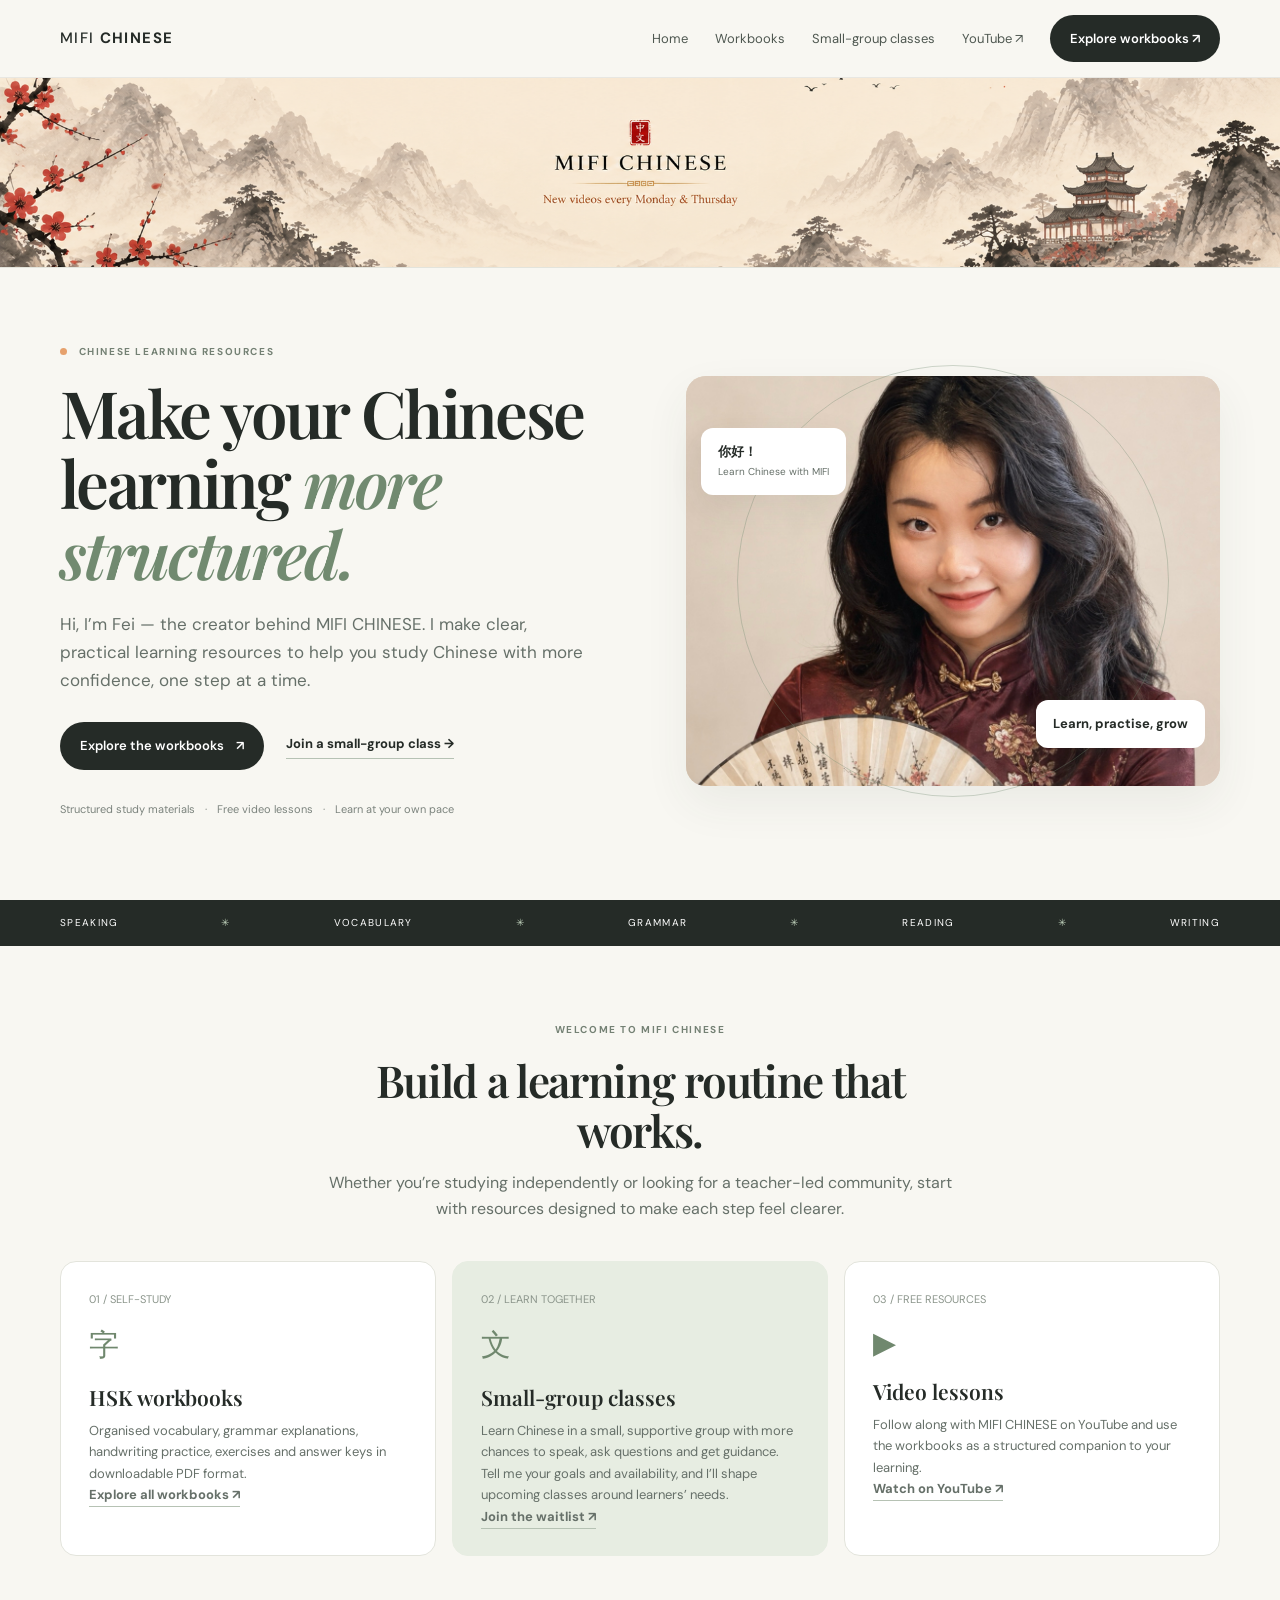
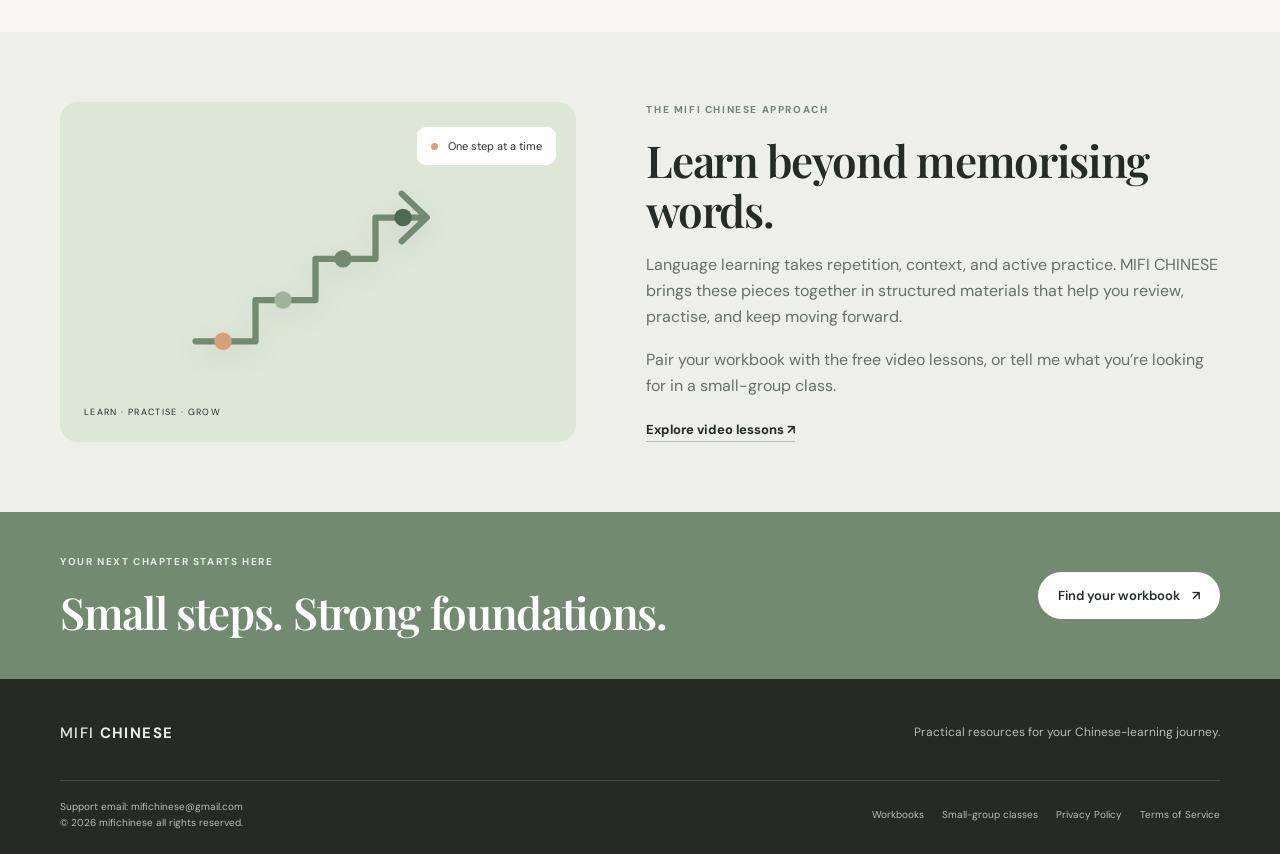
==== index.html @ 1e323438 "Add files via upload" ====
<!doctype html><html lang="en"><head><meta charset="utf-8"><meta name="viewport" content="width=device-width, initial-scale=1"><meta name="description" content="MIFI CHINESE — structured Chinese learning resources."><title>Chinese learning resources | MIFI CHINESE</title><link rel="stylesheet" href="styles.css"></head><body><header class="site-header"><a class="brand" href="index.html"><span>MIFI <b>CHINESE</b></span></a><button class="menu-toggle" aria-label="Open navigation">☰</button><nav class="site-nav"><a href="index.html">Home</a><a href="workbook.html">Workbooks</a><a href="classes.html">Small-group classes</a><a href="https://www.youtube.com/@mifichinese" target="_blank" rel="noopener">YouTube ↗</a><a class="nav-cta" href="workbook.html">Explore workbooks ↗</a></nav></header><main><div class="brand-banner" aria-label="MIFI CHINESE illustrated landscape"><img src="assets/brand-banner.png" alt="MIFI CHINESE illustrated landscape banner"></div><section class="hero wrap"><div class="hero-copy"><p class="eyebrow"><span class="dot"></span> Chinese LEARNING RESOURCES</p><h1>Make your Chinese learning <span>more structured.</span></h1><p class="hero-lede">Hi, I’m Fei — the creator behind MIFI CHINESE. I make clear, practical learning resources to help you study Chinese with more confidence, one step at a time.</p><div class="hero-actions"><a class="button button-dark" href="workbook.html">Explore the workbooks <span>↗</span></a><a class="text-link" href="classes.html">Join a small-group class →</a></div><div class="trust-row"><span>Structured study materials</span><span>·</span><span>Free video lessons</span><span>·</span><span>Learn at your own pace</span></div></div><div class="hero-art"><div class="portrait-frame"><img src="assets/yingfei-portrait.jpg" alt="Fei, creator of MIFI CHINESE"></div><div class="hero-sticker sticker-one"><b>你好！</b><small>Learn Chinese with MIFI</small></div><div class="hero-sticker sticker-two"><b>Learn, practise, grow</b></div></div></section><section class="ticker"><div class="wrap ticker-inner"><span>SPEAKING</span><i>✳</i><span>VOCABULARY</span><i>✳</i><span>GRAMMAR</span><i>✳</i><span>READING</span><i>✳</i><span>WRITING</span></div></section><section class="section wrap"><div class="section-heading"><p class="eyebrow">WELCOME TO MIFI CHINESE</p><h2>Build a learning routine that works.</h2><p class="section-intro">Whether you’re studying independently or looking for a teacher-led community, start with resources designed to make each step feel clearer.</p></div><div class="feature-grid"><article class="feature-card"><div class="feature-number">01 / SELF-STUDY</div><div class="feature-icon">字</div><h3>HSK workbooks</h3><p>Organised vocabulary, grammar explanations, handwriting practice, exercises and answer keys in downloadable PDF format.</p><p><a class="text-link" href="workbook.html">Explore all workbooks ↗</a></p></article><article class="feature-card feature-highlight"><div class="feature-number">02 / LEARN TOGETHER</div><div class="feature-icon">文</div><h3>Small-group classes</h3><p>Learn Chinese in a small, supportive group with more chances to speak, ask questions and get guidance. Tell me your goals and availability, and I’ll shape upcoming classes around learners’ needs.</p><p><a class="text-link" href="classes.html">Join the waitlist ↗</a></p></article><article class="feature-card"><div class="feature-number">03 / FREE RESOURCES</div><div class="feature-icon">▶</div><h3>Video lessons</h3><p>Follow along with MIFI CHINESE on YouTube and use the workbooks as a structured companion to your learning.</p><p><a class="text-link" href="https://www.youtube.com/@mifichinese" target="_blank" rel="noopener">Watch on YouTube ↗</a></p></article></div></section><section class="split-section"><div class="wrap split-layout"><div class="split-visual"><div class="big-character growth-visual"><svg viewBox="0 0 240 180" role="img" aria-label="A sequence of upward steps representing learning and growth"><path d="M22 145 H70 V112 H118 V79 H166 V46 H205" fill="none" stroke="currentColor" stroke-width="5" stroke-linecap="round" stroke-linejoin="round"/><path d="M187 27 L207 46 L187 65" fill="none" stroke="currentColor" stroke-width="5" stroke-linecap="round" stroke-linejoin="round"/><circle cx="44" cy="145" r="7" fill="#d6a078"/><circle cx="92" cy="112" r="7" fill="#9eb49a"/><circle cx="140" cy="79" r="7" fill="#718a70"/><circle cx="188" cy="46" r="7" fill="#4f6a50"/></svg></div><div class="visual-caption">LEARN · PRACTISE · GROW</div><div class="mini-card"><span class="mini-dot"></span> One step at a time</div></div><div class="split-copy"><p class="eyebrow">THE MIFI CHINESE APPROACH</p><h2>Learn beyond memorising words.</h2><p>Language learning takes repetition, context, and active practice. MIFI CHINESE brings these pieces together in structured materials that help you review, practise, and keep moving forward.</p><p>Pair your workbook with the free video lessons, or tell me what you’re looking for in a small-group class.</p><a class="text-link" href="https://www.youtube.com/@mifichinese" target="_blank" rel="noopener">Explore video lessons ↗</a></div></div></section><section class="bottom-cta"><div class="wrap bottom-cta-inner"><div><p class="eyebrow">YOUR NEXT CHAPTER STARTS HERE</p><h2>Small steps. Strong foundations.</h2></div><a class="button button-light" href="workbook.html">Find your workbook <span>↗</span></a></div></section></main><footer class="site-footer"><div class="wrap footer-top"><a class="brand brand-footer" href="index.html"><span>MIFI <b>CHINESE</b></span></a><p>Practical resources for your Chinese-learning journey.</p></div><div class="wrap footer-bottom"><div><div>Support email: <a href="mailto:mifichinese@gmail.com">mifichinese@gmail.com</a></div><div>© 2026 mifichinese all rights reserved.</div></div><div class="footer-links"><a href="workbook.html">Workbooks</a><a href="classes.html">Small-group classes</a><a href="privacy.html">Privacy Policy</a><a href="terms.html">Terms of Service</a></div></div></footer><script>document.addEventListener('DOMContentLoaded',()=>{const toggle=document.querySelector('.menu-toggle'),nav=document.querySelector('.site-nav');if(toggle&&nav)toggle.addEventListener('click',()=>nav.classList.toggle('open'));document.querySelectorAll('[data-scroll]').forEach(b=>b.addEventListener('click',()=>{const el=document.querySelector(b.dataset.scroll);if(el)el.scrollBy({left:b.dataset.dir==='next'?el.clientWidth*.8:-el.clientWidth*.8,behavior:'smooth'})}));});</script></body></html>
---- styles.css ----
@import url('https://fonts.googleapis.com/css2?family=DM+Sans:wght@400;500;600;700&family=Playfair+Display:wght@500;600;700&display=swap');
:root{--ink:#252b27;--muted:#667069;--paper:#f8f7f2;--white:#fff;--green:#dce8d9;--green2:#718a70;--orange:#e6a16d;--line:#e3e4dc;--serif:'Playfair Display',Georgia,serif;--sans:'DM Sans',Arial,sans-serif}*{box-sizing:border-box}html{scroll-behavior:smooth}body{margin:0;background:var(--paper);color:var(--ink);font:16px/1.65 var(--sans)}a{color:inherit;text-decoration:none}img{max-width:100%;display:block}.wrap{width:min(1160px,calc(100% - 44px));margin:auto}.site-header{height:78px;padding:0 max(22px,calc((100vw - 1160px)/2));display:flex;align-items:center;justify-content:space-between;gap:24px;border-bottom:1px solid rgba(37,43,39,.08);background:rgba(248,247,242,.94);position:sticky;top:0;z-index:20;backdrop-filter:blur(12px)}.brand{display:inline-flex;align-items:center;gap:10px;font-size:15px;letter-spacing:.09em;font-weight:500;white-space:nowrap}.brand b{font-weight:700}.brand-mark{display:grid;place-items:center;width:36px;height:36px;background:var(--ink);color:#fff;border-radius:50%;font-family:serif;font-size:21px}.site-nav{display:flex;align-items:center;gap:27px;font-size:13px;color:#4f5851}.site-nav a:hover,.footer-links a:hover,.text-link:hover{color:var(--green2)}.nav-cta,.button{display:inline-flex;align-items:center;justify-content:center;gap:12px;border-radius:999px;padding:13px 20px;font-weight:600;font-size:13px;transition:transform .2s,background .2s}.nav-cta,.button-dark{background:var(--ink);color:#fff}.nav-cta:hover,.button-dark:hover{background:#414b43;transform:translateY(-1px)}.button-light{background:#fff;color:var(--ink)}.button-outline{border:1px solid var(--line);background:transparent}.menu-toggle{display:none;border:0;background:none;font-size:24px}.hero{display:grid;grid-template-columns:1fr .92fr;gap:45px;align-items:center;padding-top:76px;padding-bottom:82px;min-height:560px}.eyebrow{font-size:10px;letter-spacing:.16em;font-weight:700;color:#748174;text-transform:uppercase;margin:0 0 16px}.dot{display:inline-block;width:7px;height:7px;background:var(--orange);border-radius:50%;margin-right:8px}.hero h1,.page-hero h1{font:600 clamp(42px,5.1vw,68px)/1.08 var(--serif);letter-spacing:-.04em;margin:0 0 22px}.hero h1 span{color:#718a70;font-style:italic}.hero-lede{max-width:530px;color:var(--muted);font-size:17px}.hero-actions{display:flex;align-items:center;gap:22px;margin-top:28px;flex-wrap:wrap}.text-link{font-size:13px;font-weight:700;border-bottom:1px solid #b6c2b4;padding-bottom:3px}.trust-row{display:flex;flex-wrap:wrap;gap:10px;color:#7b837d;font-size:11px;margin-top:30px}.hero-art{min-height:410px;background:#e7ede2;border-radius:47% 47% 18px 18px;position:relative;display:grid;place-items:center;overflow:hidden}.hero-art:before,.hero-art:after{content:'';position:absolute;border:1px solid rgba(113,138,112,.32);border-radius:50%;width:360px;height:360px}.hero-art:after{width:430px;height:430px}.portrait-placeholder{position:absolute;z-index:2;width:48%;height:68%;border-radius:48% 48% 12px 12px;background:linear-gradient(150deg,#d3b5a0,#e7d3c2 55%,#a4b6a0);display:flex;align-items:end;justify-content:center;overflow:hidden;color:#46564a;font-size:12px;text-align:center;padding:15px}.portrait-placeholder span{background:rgba(255,255,255,.8);padding:7px 10px;border-radius:6px}.hero-sticker{position:absolute;z-index:3;background:#fff;padding:13px 17px;border-radius:12px;box-shadow:0 12px 35px #3d4c3d15;font-size:12px}.hero-sticker b{display:block;font-size:13px}.hero-sticker small{color:var(--muted)}.sticker-one{top:52px;left:15px}.sticker-two{bottom:38px;right:15px}.section{padding:76px 0}.section-heading{text-align:center;max-width:650px;margin:0 auto 38px}.section-heading h2,.split-copy h2,.product-info h2,.bottom-cta h2,.page-section h2{font:600 clamp(30px,3.7vw,44px)/1.15 var(--serif);letter-spacing:-.03em;margin:0 0 14px}.section-intro{color:var(--muted);margin:0}.ticker{background:var(--ink);color:#fff;padding:15px 0}.ticker-inner{display:flex;align-items:center;justify-content:space-between;gap:16px;font-size:10px;letter-spacing:.13em;flex-wrap:wrap}.ticker i{color:#c1d3bd;font-style:normal}.feature-grid{display:grid;grid-template-columns:repeat(3,1fr);gap:16px}.feature-card{padding:28px;border:1px solid var(--line);border-radius:16px;background:#fff}.feature-highlight{background:#e7ede2;border-color:#e7ede2}.feature-number{font-size:11px;color:#8b958b}.feature-icon{font:30px Georgia;color:#70886e;margin:17px 0}.feature-card h3{font:600 21px var(--serif);margin:0 0 9px}.feature-card p{color:var(--muted);font-size:13px;margin:0}.split-section{background:#eeefe8;padding:70px 0}.split-layout{display:grid;grid-template-columns:.9fr 1fr;gap:70px;align-items:center}.split-visual{min-height:340px;background:#dce7d8;border-radius:18px;display:grid;place-items:center;position:relative;overflow:hidden}.big-character{font:180px/1 Georgia;color:#738a70}.visual-caption{position:absolute;bottom:22px;left:24px;font-size:9px;letter-spacing:.15em}.mini-card{position:absolute;right:20px;top:25px;background:#fff;padding:10px 14px;border-radius:9px;font-size:11px}.mini-dot{display:inline-block;width:7px;height:7px;background:#d6a078;border-radius:50%;margin-right:7px}.split-copy p:not(.eyebrow){color:var(--muted)}.product-section{padding:78px 0}.product-panel{display:grid;grid-template-columns:.8fr 1fr;background:#fff;border:1px solid var(--line);border-radius:20px;overflow:hidden}.product-preview{background:#e6ede2;display:grid;place-items:center;padding:45px;min-height:400px}.preview-sheet{width:min(250px,100%);aspect-ratio:3/4;background:#faf9f3;padding:22px;box-shadow:12px 15px 0 #c8d5c2;display:flex;flex-direction:column}.preview-label,.preview-footer{font-size:8px;letter-spacing:.12em}.preview-title{font:600 31px/1.08 var(--serif);margin:auto 0 15px}.preview-hanzi{font:20px Georgia;color:#72876e}.preview-lines{display:grid;gap:9px;margin-top:20px}.preview-lines i{height:1px;background:#d8d9d1}.preview-footer{margin-top:auto;padding-top:15px}.product-info{padding:44px}.product-info>p:not(.eyebrow){color:var(--muted)}.check-list{list-style:none;padding:0;margin:23px 0}.check-list li{margin:9px 0;font-size:13px}.check-list li:before{content:'✓';color:#718a70;font-weight:700;margin-right:10px}.price-row{display:flex;justify-content:space-between;align-items:center;gap:18px;border-top:1px solid var(--line);padding-top:22px}.price-label{font-size:11px;color:var(--muted)}.price{font:600 31px var(--serif)}.secure-note{font-size:10px!important}.bottom-cta{background:#718a70;color:#fff;padding:42px 0}.bottom-cta-inner{display:flex;align-items:center;justify-content:space-between;gap:25px}.bottom-cta .eyebrow{color:#e1eadf}.bottom-cta h2{margin:0}.site-footer{background:#242a26;color:#e9ede7;padding:32px 0 22px}.footer-top{display:flex;justify-content:space-between;align-items:center;gap:20px;padding-bottom:25px;border-bottom:1px solid #454b46}.brand-footer .brand-mark{background:#e7ede2;color:#252b27}.footer-top p{font-size:12px;color:#b6beb6}.footer-bottom{display:flex;justify-content:space-between;gap:20px;align-items:center;padding-top:18px;font-size:10px;color:#b6beb6}.footer-links{display:flex;gap:18px;flex-wrap:wrap}.page-hero{padding:72px 0 54px;max-width:850px}.page-hero h1{font-size:clamp(38px,5vw,58px)}.page-hero p:not(.eyebrow){color:var(--muted);max-width:720px;font-size:16px}.page-section{padding:15px 0 70px}.level-grid{display:grid;grid-template-columns:repeat(3,1fr);gap:16px}.level-card{border:1px solid var(--line);border-radius:15px;padding:24px;background:#fff;display:flex;flex-direction:column}.level-card h3{font:600 25px var(--serif);margin:5px 0}.level-card p{color:var(--muted);font-size:13px}.level-card .price{margin-top:auto;padding:10px 0}.level-card .button{width:100%;margin-top:8px}.level-label{font-size:10px;letter-spacing:.14em;color:#73876f;font-weight:700}.bundle-section{padding:38px 0 70px}.bundle-panel{display:grid;grid-template-columns:1fr 1fr;gap:25px;align-items:center;background:#e6ede2;border-radius:18px;padding:32px}.bundle-panel h2{font:600 32px/1.15 var(--serif);margin:0 0 12px}.bundle-options{display:grid;gap:10px}.bundle-option{display:flex;justify-content:space-between;gap:15px;align-items:center;background:#fff;border:1px solid #d8e1d4;border-radius:11px;padding:14px 16px}.bundle-option b{font-size:14px}.bundle-option small{display:block;color:var(--muted);font-size:11px}.bundle-price{font:600 23px var(--serif);white-space:nowrap}.save-tag{font-size:9px;color:#557353;background:#e5eee2;padding:4px 7px;border-radius:20px}.feature-list{display:grid;grid-template-columns:repeat(2,1fr);gap:14px;margin-top:20px}.feature-list article{background:#fff;border:1px solid var(--line);padding:20px;border-radius:12px}.feature-list h3{font:600 18px var(--serif);margin:0 0 6px}.feature-list p{font-size:12px;color:var(--muted);margin:0}.gallery{background:#eeefe8;padding:58px 0}.gallery-head{display:flex;align-items:end;justify-content:space-between;gap:20px;margin-bottom:22px}.gallery-head h2{font:600 36px var(--serif);margin:0}.gallery-head p{color:var(--muted);font-size:12px;margin:5px 0 0}.gallery-controls{display:flex;gap:9px}.gallery-controls button{width:42px;height:42px;border:1px solid #cfd5cc;border-radius:50%;background:#fff;font-size:20px;cursor:pointer}.gallery-track{display:flex;gap:18px;overflow-x:auto;scroll-snap-type:x mandatory;scrollbar-width:none;padding:5px 2px 18px}.gallery-track::-webkit-scrollbar{display:none}.sample-card{flex:0 0 calc(33.333% - 12px);scroll-snap-align:start;background:#fff;border:1px solid var(--line);border-radius:13px;overflow:hidden}.sample-image{aspect-ratio:4/5;background:#f9f8f2;display:grid;place-items:center;padding:18px}.sample-image img{width:100%;height:100%;object-fit:contain}.sample-placeholder{width:100%;height:100%;border:1px solid #dfe2d9;padding:18px;display:flex;flex-direction:column;background:#fff}.sample-placeholder b{font:600 19px var(--serif);margin:20px 0 8px}.sample-placeholder span{font-size:10px;color:#687268}.sample-placeholder i{height:1px;background:#dfe2d9;margin-top:16px}.sample-caption{padding:13px 15px;font-size:11px;color:var(--muted)}.content-two{display:grid;grid-template-columns:1fr 1fr;gap:36px}.plain-card{background:#fff;border:1px solid var(--line);border-radius:14px;padding:26px}.plain-card h2{font:600 26px var(--serif);margin:0 0 12px}.plain-card p,.plain-card li{font-size:13px;color:var(--muted)}.plain-card ul{padding-left:20px}.waitlist-panel{display:grid;grid-template-columns:.9fr 1.1fr;gap:35px;background:#e6ede2;padding:32px;border-radius:18px;align-items:start}.waitlist-panel h2{font:600 34px/1.15 var(--serif);margin:0 0 12px}.waitlist-panel p{color:#59665b;font-size:13px}.form-embed{min-height:480px;background:#fff;border:1px solid #d8e1d4;border-radius:12px;overflow:hidden}.form-embed iframe{width:100%;height:620px;border:0}.form-placeholder{padding:30px;text-align:center;color:var(--muted);font-size:13px}.policy{max-width:850px;padding:58px 0 80px}.policy h1{font:600 48px/1.1 var(--serif);margin:0 0 10px}.policy .updated{font-size:12px;color:var(--muted);margin-bottom:36px}.policy h2{font:600 23px var(--serif);margin:28px 0 8px}.policy p,.policy li{font-size:14px;color:#4f5952}.policy a{color:#607d60;text-decoration:underline}.contact-card{max-width:720px;background:#fff;border:1px solid var(--line);border-radius:16px;padding:30px}.contact-card a{color:#607d60;text-decoration:underline}.note{font-size:11px;color:var(--muted)}@media(max-width:800px){.site-header{height:68px}.site-nav{gap:13px;font-size:12px}.hero{grid-template-columns:1fr;gap:35px;padding-top:48px;padding-bottom:55px}.hero-art{min-height:340px}.split-layout,.product-panel,.bundle-panel,.waitlist-panel{grid-template-columns:1fr;gap:25px}.split-layout{gap:30px}.product-preview{min-height:300px}.product-info{padding:30px}.level-grid{grid-template-columns:1fr}.level-card{min-height:230px}.sample-card{flex-basis:calc(50% - 9px)}.feature-grid{grid-template-columns:1fr}.content-two{grid-template-columns:1fr}.footer-top,.footer-bottom{align-items:flex-start;flex-direction:column}.gallery-head{align-items:flex-start;flex-direction:column}.page-hero{padding-top:50px}.ticker-inner{justify-content:center}.ticker-inner span:last-child{display:none}}@media(max-width:520px){.wrap{width:calc(100% - 32px)}.site-header{padding:0 16px}.site-nav{display:none;position:absolute;top:68px;left:0;right:0;padding:18px 20px;background:var(--paper);border-bottom:1px solid var(--line);flex-direction:column;align-items:stretch}.site-nav.open{display:flex}.menu-toggle{display:block}.hero h1{font-size:43px}.hero-art{min-height:290px}.hero-sticker{padding:9px 11px}.sticker-one{left:8px;top:25px}.sticker-two{right:8px;bottom:20px}.hero-actions{gap:15px}.section{padding:55px 0}.bottom-cta-inner{align-items:flex-start;flex-direction:column}.product-info{padding:24px}.price-row{align-items:flex-start;flex-direction:column}.sample-card{flex-basis:82%}.feature-list{grid-template-columns:1fr}.bundle-panel{padding:22px}.bundle-option{padding:12px}.bundle-price{font-size:20px}.policy h1{font-size:39px}.policy{padding-top:42px}.footer-links{gap:12px}}

/* Original MIFI CHINESE imagery */
.brand-banner{width:100%;max-height:190px;overflow:hidden;background:#f5efe4;border-bottom:1px solid var(--line)}
.brand-banner img{display:block;width:100%;height:clamp(100px,15vw,190px);object-fit:cover;object-position:center}
.portrait-frame{position:relative;width:100%;height:100%;min-height:390px;overflow:hidden;border-radius:20px;background:#eadfd1;box-shadow:0 18px 45px #3d4c3d12}
.portrait-frame img{width:100%;height:100%;min-height:390px;position:absolute;inset:0;object-fit:cover;object-position:center 35%}
.hero-art{background:#e8e0d4;border-radius:20px;overflow:visible}
.hero-art:before{content:"";position:absolute;inset:15px -12px -12px 15px;border:1px solid #c9bca9;border-radius:20px;z-index:0;pointer-events:none}
.hero-sticker{z-index:3}
.sample-image{aspect-ratio:3/4;padding:12px;background:#f9f8f2}
.sample-image img{width:100%;height:100%;object-fit:contain;display:block}
@media(max-width:800px){.portrait-frame,.portrait-frame img{min-height:340px}.brand-banner{max-height:130px}.brand-banner img{height:clamp(85px,18vw,130px)}}
@media(max-width:520px){.portrait-frame,.portrait-frame img{min-height:290px}.hero-art:before{inset:10px -6px -6px 10px}}

.growth-mark svg{display:block;width:92px;height:58px;filter:drop-shadow(0 5px 7px rgba(37,43,39,.08))}.growth-mark{height:58px;display:flex;align-items:center}
.growth-visual{width:100%;display:grid;place-items:center;color:#718a70}.growth-visual svg{width:min(300px,90%);height:auto;filter:drop-shadow(0 8px 12px rgba(37,43,39,.09))}
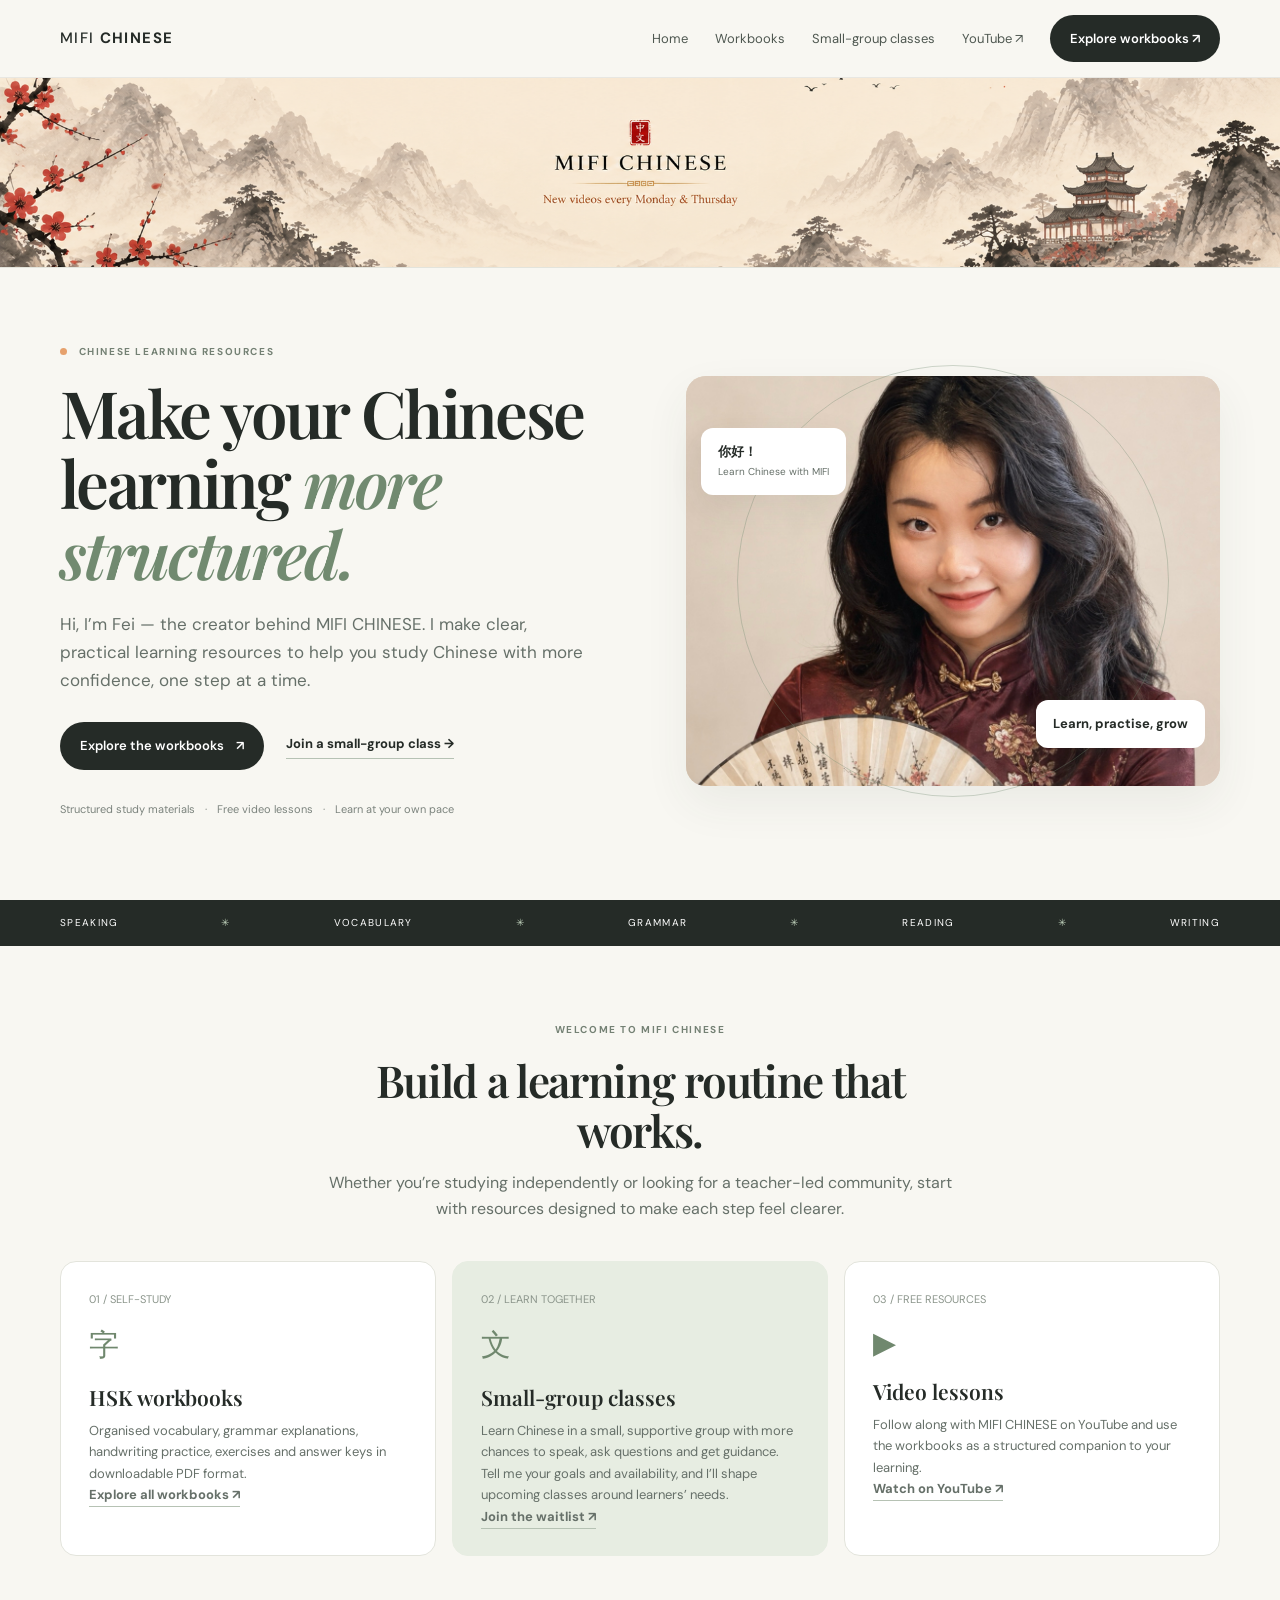
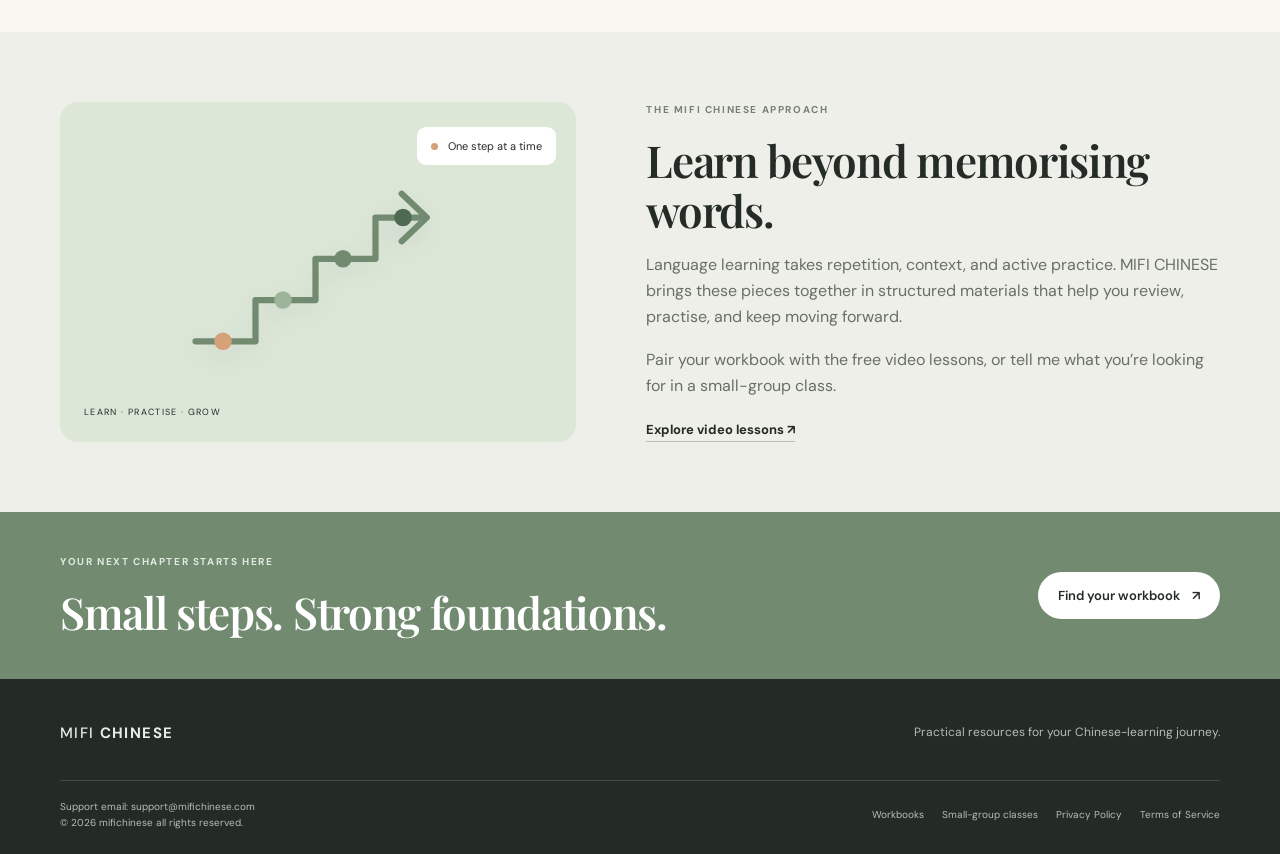
==== commit c4ff024c: "Add files via upload" ====
--- a/index.html
+++ b/index.html
@@ -1 +1 @@
-<!doctype html><html lang="en"><head><meta charset="utf-8"><meta name="viewport" content="width=device-width, initial-scale=1"><meta name="description" content="MIFI CHINESE — structured Chinese learning resources."><title>Chinese learning resources | MIFI CHINESE</title><link rel="stylesheet" href="styles.css"></head><body><header class="site-header"><a class="brand" href="index.html"><span>MIFI <b>CHINESE</b></span></a><button class="menu-toggle" aria-label="Open navigation">☰</button><nav class="site-nav"><a href="index.html">Home</a><a href="workbook.html">Workbooks</a><a href="classes.html">Small-group classes</a><a href="https://www.youtube.com/@mifichinese" target="_blank" rel="noopener">YouTube ↗</a><a class="nav-cta" href="workbook.html">Explore workbooks ↗</a></nav></header><main><div class="brand-banner" aria-label="MIFI CHINESE illustrated landscape"><img src="assets/brand-banner.png" alt="MIFI CHINESE illustrated landscape banner"></div><section class="hero wrap"><div class="hero-copy"><p class="eyebrow"><span class="dot"></span> Chinese LEARNING RESOURCES</p><h1>Make your Chinese learning <span>more structured.</span></h1><p class="hero-lede">Hi, I’m Fei — the creator behind MIFI CHINESE. I make clear, practical learning resources to help you study Chinese with more confidence, one step at a time.</p><div class="hero-actions"><a class="button button-dark" href="workbook.html">Explore the workbooks <span>↗</span></a><a class="text-link" href="classes.html">Join a small-group class →</a></div><div class="trust-row"><span>Structured study materials</span><span>·</span><span>Free video lessons</span><span>·</span><span>Learn at your own pace</span></div></div><div class="hero-art"><div class="portrait-frame"><img src="assets/yingfei-portrait.jpg" alt="Fei, creator of MIFI CHINESE"></div><div class="hero-sticker sticker-one"><b>你好！</b><small>Learn Chinese with MIFI</small></div><div class="hero-sticker sticker-two"><b>Learn, practise, grow</b></div></div></section><section class="ticker"><div class="wrap ticker-inner"><span>SPEAKING</span><i>✳</i><span>VOCABULARY</span><i>✳</i><span>GRAMMAR</span><i>✳</i><span>READING</span><i>✳</i><span>WRITING</span></div></section><section class="section wrap"><div class="section-heading"><p class="eyebrow">WELCOME TO MIFI CHINESE</p><h2>Build a learning routine that works.</h2><p class="section-intro">Whether you’re studying independently or looking for a teacher-led community, start with resources designed to make each step feel clearer.</p></div><div class="feature-grid"><article class="feature-card"><div class="feature-number">01 / SELF-STUDY</div><div class="feature-icon">字</div><h3>HSK workbooks</h3><p>Organised vocabulary, grammar explanations, handwriting practice, exercises and answer keys in downloadable PDF format.</p><p><a class="text-link" href="workbook.html">Explore all workbooks ↗</a></p></article><article class="feature-card feature-highlight"><div class="feature-number">02 / LEARN TOGETHER</div><div class="feature-icon">文</div><h3>Small-group classes</h3><p>Learn Chinese in a small, supportive group with more chances to speak, ask questions and get guidance. Tell me your goals and availability, and I’ll shape upcoming classes around learners’ needs.</p><p><a class="text-link" href="classes.html">Join the waitlist ↗</a></p></article><article class="feature-card"><div class="feature-number">03 / FREE RESOURCES</div><div class="feature-icon">▶</div><h3>Video lessons</h3><p>Follow along with MIFI CHINESE on YouTube and use the workbooks as a structured companion to your learning.</p><p><a class="text-link" href="https://www.youtube.com/@mifichinese" target="_blank" rel="noopener">Watch on YouTube ↗</a></p></article></div></section><section class="split-section"><div class="wrap split-layout"><div class="split-visual"><div class="big-character growth-visual"><svg viewBox="0 0 240 180" role="img" aria-label="A sequence of upward steps representing learning and growth"><path d="M22 145 H70 V112 H118 V79 H166 V46 H205" fill="none" stroke="currentColor" stroke-width="5" stroke-linecap="round" stroke-linejoin="round"/><path d="M187 27 L207 46 L187 65" fill="none" stroke="currentColor" stroke-width="5" stroke-linecap="round" stroke-linejoin="round"/><circle cx="44" cy="145" r="7" fill="#d6a078"/><circle cx="92" cy="112" r="7" fill="#9eb49a"/><circle cx="140" cy="79" r="7" fill="#718a70"/><circle cx="188" cy="46" r="7" fill="#4f6a50"/></svg></div><div class="visual-caption">LEARN · PRACTISE · GROW</div><div class="mini-card"><span class="mini-dot"></span> One step at a time</div></div><div class="split-copy"><p class="eyebrow">THE MIFI CHINESE APPROACH</p><h2>Learn beyond memorising words.</h2><p>Language learning takes repetition, context, and active practice. MIFI CHINESE brings these pieces together in structured materials that help you review, practise, and keep moving forward.</p><p>Pair your workbook with the free video lessons, or tell me what you’re looking for in a small-group class.</p><a class="text-link" href="https://www.youtube.com/@mifichinese" target="_blank" rel="noopener">Explore video lessons ↗</a></div></div></section><section class="bottom-cta"><div class="wrap bottom-cta-inner"><div><p class="eyebrow">YOUR NEXT CHAPTER STARTS HERE</p><h2>Small steps. Strong foundations.</h2></div><a class="button button-light" href="workbook.html">Find your workbook <span>↗</span></a></div></section></main><footer class="site-footer"><div class="wrap footer-top"><a class="brand brand-footer" href="index.html"><span>MIFI <b>CHINESE</b></span></a><p>Practical resources for your Chinese-learning journey.</p></div><div class="wrap footer-bottom"><div><div>Support email: <a href="mailto:mifichinese@gmail.com">mifichinese@gmail.com</a></div><div>© 2026 mifichinese all rights reserved.</div></div><div class="footer-links"><a href="workbook.html">Workbooks</a><a href="classes.html">Small-group classes</a><a href="privacy.html">Privacy Policy</a><a href="terms.html">Terms of Service</a></div></div></footer><script>document.addEventListener('DOMContentLoaded',()=>{const toggle=document.querySelector('.menu-toggle'),nav=document.querySelector('.site-nav');if(toggle&&nav)toggle.addEventListener('click',()=>nav.classList.toggle('open'));document.querySelectorAll('[data-scroll]').forEach(b=>b.addEventListener('click',()=>{const el=document.querySelector(b.dataset.scroll);if(el)el.scrollBy({left:b.dataset.dir==='next'?el.clientWidth*.8:-el.clientWidth*.8,behavior:'smooth'})}));});</script></body></html>+<!doctype html><html lang="en"><head><meta charset="utf-8"><meta name="viewport" content="width=device-width, initial-scale=1"><meta name="description" content="MIFI CHINESE — structured Chinese learning resources."><title>Chinese learning resources | MIFI CHINESE</title><link rel="stylesheet" href="styles.css"></head><body><header class="site-header"><a class="brand" href="index.html"><span>MIFI <b>CHINESE</b></span></a><button class="menu-toggle" aria-label="Open navigation">☰</button><nav class="site-nav"><a href="index.html">Home</a><a href="workbook.html">Workbooks</a><a href="classes.html">Small-group classes</a><a href="https://www.youtube.com/@mifichinese" target="_blank" rel="noopener">YouTube ↗</a><a class="nav-cta" href="workbook.html">Explore workbooks ↗</a></nav></header><main><div class="brand-banner" aria-label="MIFI CHINESE illustrated landscape"><img src="assets/brand-banner.png" alt="MIFI CHINESE illustrated landscape banner"></div><section class="hero wrap"><div class="hero-copy"><p class="eyebrow"><span class="dot"></span> Chinese LEARNING RESOURCES</p><h1>Make your Chinese learning <span>more structured.</span></h1><p class="hero-lede">Hi, I’m Fei — the creator behind MIFI CHINESE. I make clear, practical learning resources to help you study Chinese with more confidence, one step at a time.</p><div class="hero-actions"><a class="button button-dark" href="workbook.html">Explore the workbooks <span>↗</span></a><a class="text-link" href="classes.html">Join a small-group class →</a></div><div class="trust-row"><span>Structured study materials</span><span>·</span><span>Free video lessons</span><span>·</span><span>Learn at your own pace</span></div></div><div class="hero-art"><div class="portrait-frame"><img src="assets/yingfei-portrait.jpg" alt="Fei, creator of MIFI CHINESE"></div><div class="hero-sticker sticker-one"><b>你好！</b><small>Learn Chinese with MIFI</small></div><div class="hero-sticker sticker-two"><b>Learn, practise, grow</b></div></div></section><section class="ticker"><div class="wrap ticker-inner"><span>SPEAKING</span><i>✳</i><span>VOCABULARY</span><i>✳</i><span>GRAMMAR</span><i>✳</i><span>READING</span><i>✳</i><span>WRITING</span></div></section><section class="section wrap"><div class="section-heading"><p class="eyebrow">WELCOME TO MIFI CHINESE</p><h2>Build a learning routine that works.</h2><p class="section-intro">Whether you’re studying independently or looking for a teacher-led community, start with resources designed to make each step feel clearer.</p></div><div class="feature-grid"><article class="feature-card"><div class="feature-number">01 / SELF-STUDY</div><div class="feature-icon">字</div><h3>HSK workbooks</h3><p>Organised vocabulary, grammar explanations, handwriting practice, exercises and answer keys in downloadable PDF format.</p><p><a class="text-link" href="workbook.html">Explore all workbooks ↗</a></p></article><article class="feature-card feature-highlight"><div class="feature-number">02 / LEARN TOGETHER</div><div class="feature-icon">文</div><h3>Small-group classes</h3><p>Learn Chinese in a small, supportive group with more chances to speak, ask questions and get guidance. Tell me your goals and availability, and I’ll shape upcoming classes around learners’ needs.</p><p><a class="text-link" href="classes.html">Join the waitlist ↗</a></p></article><article class="feature-card"><div class="feature-number">03 / FREE RESOURCES</div><div class="feature-icon">▶</div><h3>Video lessons</h3><p>Follow along with MIFI CHINESE on YouTube and use the workbooks as a structured companion to your learning.</p><p><a class="text-link" href="https://www.youtube.com/@mifichinese" target="_blank" rel="noopener">Watch on YouTube ↗</a></p></article></div></section><section class="split-section"><div class="wrap split-layout"><div class="split-visual"><div class="big-character growth-visual"><svg viewBox="0 0 240 180" role="img" aria-label="A sequence of upward steps representing learning and growth"><path d="M22 145 H70 V112 H118 V79 H166 V46 H205" fill="none" stroke="currentColor" stroke-width="5" stroke-linecap="round" stroke-linejoin="round"/><path d="M187 27 L207 46 L187 65" fill="none" stroke="currentColor" stroke-width="5" stroke-linecap="round" stroke-linejoin="round"/><circle cx="44" cy="145" r="7" fill="#d6a078"/><circle cx="92" cy="112" r="7" fill="#9eb49a"/><circle cx="140" cy="79" r="7" fill="#718a70"/><circle cx="188" cy="46" r="7" fill="#4f6a50"/></svg></div><div class="visual-caption">LEARN · PRACTISE · GROW</div><div class="mini-card"><span class="mini-dot"></span> One step at a time</div></div><div class="split-copy"><p class="eyebrow">THE MIFI CHINESE APPROACH</p><h2>Learn beyond memorising words.</h2><p>Language learning takes repetition, context, and active practice. MIFI CHINESE brings these pieces together in structured materials that help you review, practise, and keep moving forward.</p><p>Pair your workbook with the free video lessons, or tell me what you’re looking for in a small-group class.</p><a class="text-link" href="https://www.youtube.com/@mifichinese" target="_blank" rel="noopener">Explore video lessons ↗</a></div></div></section><section class="bottom-cta"><div class="wrap bottom-cta-inner"><div><p class="eyebrow">YOUR NEXT CHAPTER STARTS HERE</p><h2>Small steps. Strong foundations.</h2></div><a class="button button-light" href="workbook.html">Find your workbook <span>↗</span></a></div></section></main><footer class="site-footer"><div class="wrap footer-top"><a class="brand brand-footer" href="index.html"><span>MIFI <b>CHINESE</b></span></a><p>Practical resources for your Chinese-learning journey.</p></div><div class="wrap footer-bottom"><div><div>Support email: <a href="mailto:support@mifichinese.com">support@mifichinese.com</a></div><div>© 2026 mifichinese all rights reserved.</div></div><div class="footer-links"><a href="workbook.html">Workbooks</a><a href="classes.html">Small-group classes</a><a href="privacy.html">Privacy Policy</a><a href="terms.html">Terms of Service</a></div></div></footer><script>document.addEventListener('DOMContentLoaded',()=>{const toggle=document.querySelector('.menu-toggle'),nav=document.querySelector('.site-nav');if(toggle&&nav)toggle.addEventListener('click',()=>nav.classList.toggle('open'));document.querySelectorAll('[data-scroll]').forEach(b=>b.addEventListener('click',()=>{const el=document.querySelector(b.dataset.scroll);if(el)el.scrollBy({left:b.dataset.dir==='next'?el.clientWidth*.8:-el.clientWidth*.8,behavior:'smooth'})}));});</script></body></html>
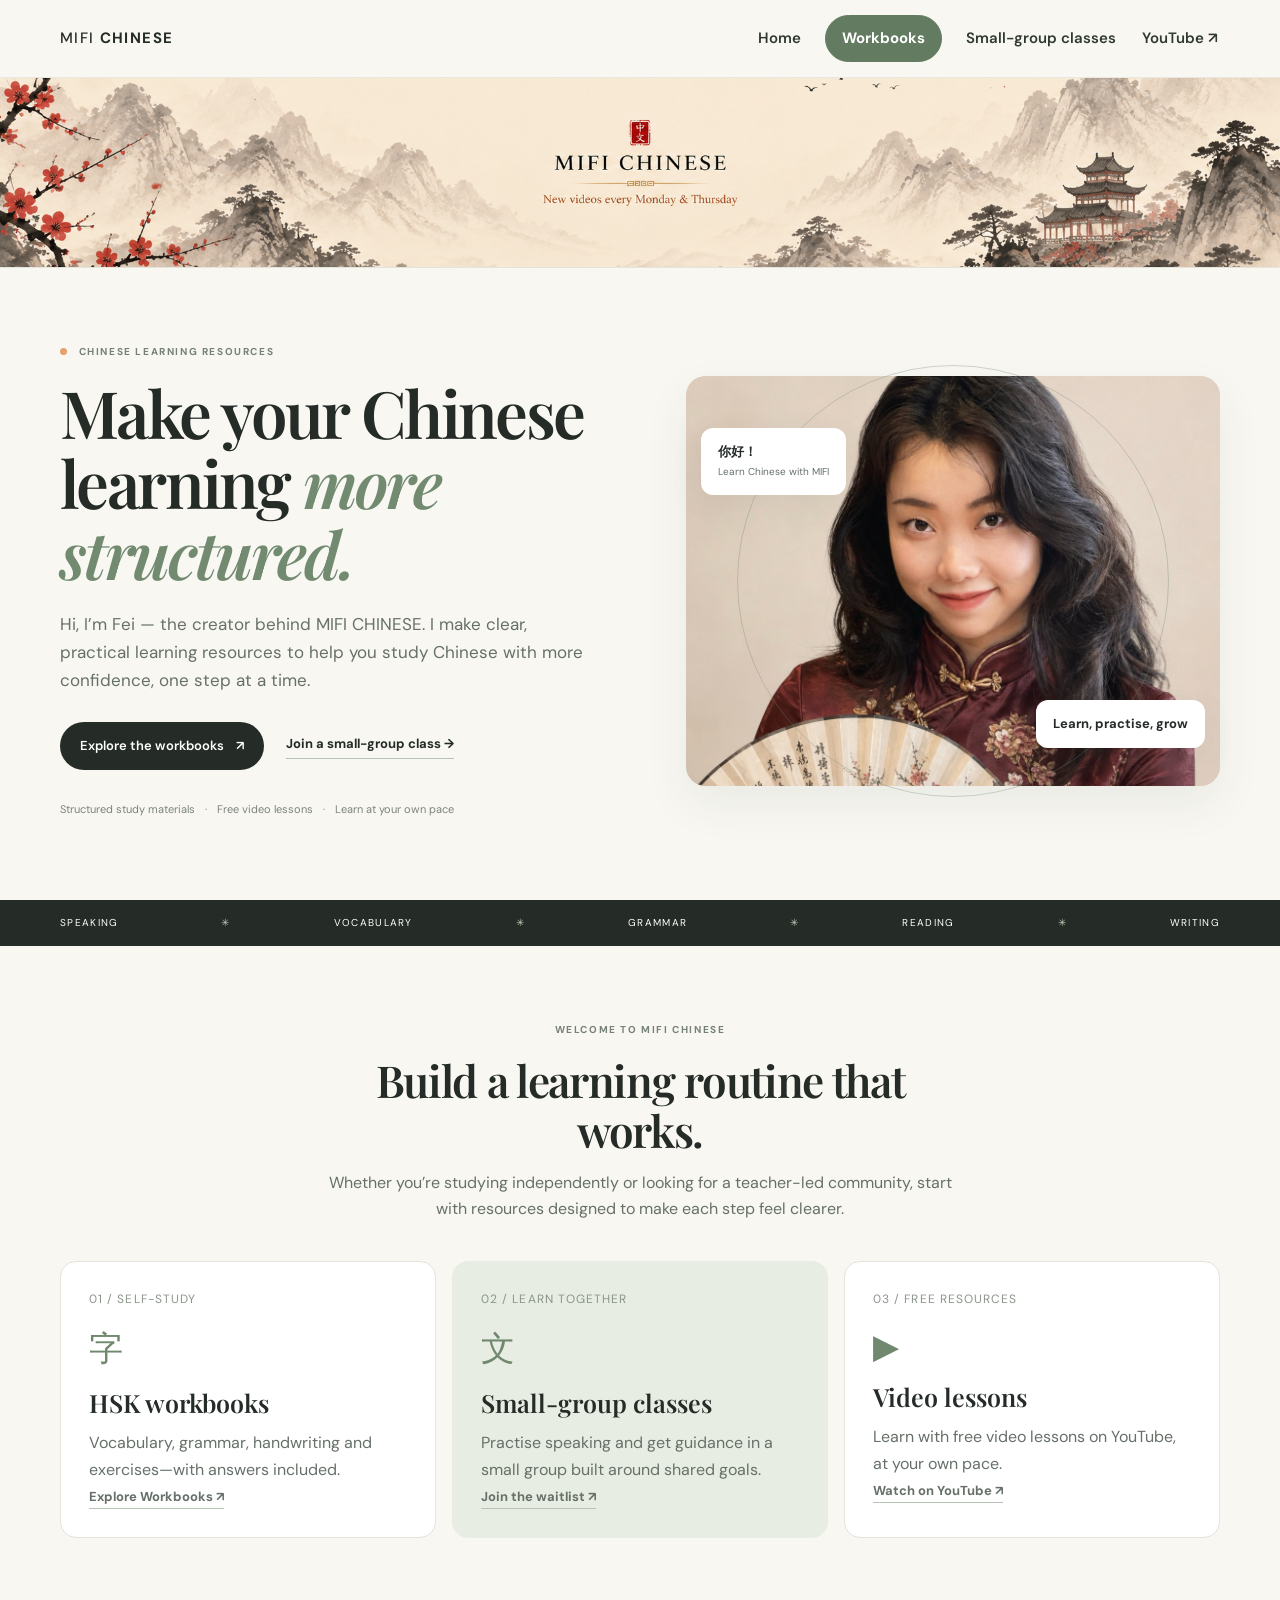
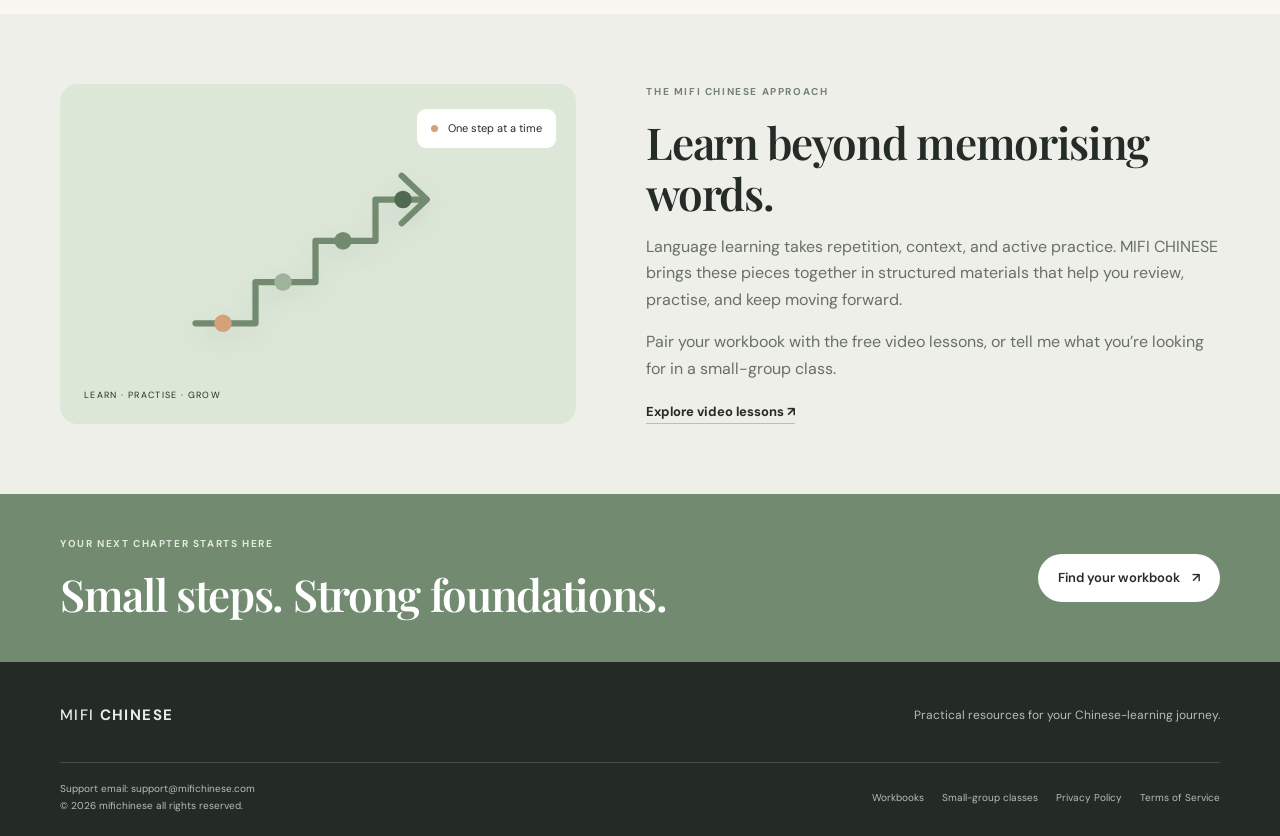
==== commit 07d9ce68: "Add files via upload" ====
--- a/index.html
+++ b/index.html
@@ -1 +1,3 @@
-<!doctype html><html lang="en"><head><meta charset="utf-8"><meta name="viewport" content="width=device-width, initial-scale=1"><meta name="description" content="MIFI CHINESE — structured Chinese learning resources."><title>Chinese learning resources | MIFI CHINESE</title><link rel="stylesheet" href="styles.css"></head><body><header class="site-header"><a class="brand" href="index.html"><span>MIFI <b>CHINESE</b></span></a><button class="menu-toggle" aria-label="Open navigation">☰</button><nav class="site-nav"><a href="index.html">Home</a><a href="workbook.html">Workbooks</a><a href="classes.html">Small-group classes</a><a href="https://www.youtube.com/@mifichinese" target="_blank" rel="noopener">YouTube ↗</a><a class="nav-cta" href="workbook.html">Explore workbooks ↗</a></nav></header><main><div class="brand-banner" aria-label="MIFI CHINESE illustrated landscape"><img src="assets/brand-banner.png" alt="MIFI CHINESE illustrated landscape banner"></div><section class="hero wrap"><div class="hero-copy"><p class="eyebrow"><span class="dot"></span> Chinese LEARNING RESOURCES</p><h1>Make your Chinese learning <span>more structured.</span></h1><p class="hero-lede">Hi, I’m Fei — the creator behind MIFI CHINESE. I make clear, practical learning resources to help you study Chinese with more confidence, one step at a time.</p><div class="hero-actions"><a class="button button-dark" href="workbook.html">Explore the workbooks <span>↗</span></a><a class="text-link" href="classes.html">Join a small-group class →</a></div><div class="trust-row"><span>Structured study materials</span><span>·</span><span>Free video lessons</span><span>·</span><span>Learn at your own pace</span></div></div><div class="hero-art"><div class="portrait-frame"><img src="assets/yingfei-portrait.jpg" alt="Fei, creator of MIFI CHINESE"></div><div class="hero-sticker sticker-one"><b>你好！</b><small>Learn Chinese with MIFI</small></div><div class="hero-sticker sticker-two"><b>Learn, practise, grow</b></div></div></section><section class="ticker"><div class="wrap ticker-inner"><span>SPEAKING</span><i>✳</i><span>VOCABULARY</span><i>✳</i><span>GRAMMAR</span><i>✳</i><span>READING</span><i>✳</i><span>WRITING</span></div></section><section class="section wrap"><div class="section-heading"><p class="eyebrow">WELCOME TO MIFI CHINESE</p><h2>Build a learning routine that works.</h2><p class="section-intro">Whether you’re studying independently or looking for a teacher-led community, start with resources designed to make each step feel clearer.</p></div><div class="feature-grid"><article class="feature-card"><div class="feature-number">01 / SELF-STUDY</div><div class="feature-icon">字</div><h3>HSK workbooks</h3><p>Organised vocabulary, grammar explanations, handwriting practice, exercises and answer keys in downloadable PDF format.</p><p><a class="text-link" href="workbook.html">Explore all workbooks ↗</a></p></article><article class="feature-card feature-highlight"><div class="feature-number">02 / LEARN TOGETHER</div><div class="feature-icon">文</div><h3>Small-group classes</h3><p>Learn Chinese in a small, supportive group with more chances to speak, ask questions and get guidance. Tell me your goals and availability, and I’ll shape upcoming classes around learners’ needs.</p><p><a class="text-link" href="classes.html">Join the waitlist ↗</a></p></article><article class="feature-card"><div class="feature-number">03 / FREE RESOURCES</div><div class="feature-icon">▶</div><h3>Video lessons</h3><p>Follow along with MIFI CHINESE on YouTube and use the workbooks as a structured companion to your learning.</p><p><a class="text-link" href="https://www.youtube.com/@mifichinese" target="_blank" rel="noopener">Watch on YouTube ↗</a></p></article></div></section><section class="split-section"><div class="wrap split-layout"><div class="split-visual"><div class="big-character growth-visual"><svg viewBox="0 0 240 180" role="img" aria-label="A sequence of upward steps representing learning and growth"><path d="M22 145 H70 V112 H118 V79 H166 V46 H205" fill="none" stroke="currentColor" stroke-width="5" stroke-linecap="round" stroke-linejoin="round"/><path d="M187 27 L207 46 L187 65" fill="none" stroke="currentColor" stroke-width="5" stroke-linecap="round" stroke-linejoin="round"/><circle cx="44" cy="145" r="7" fill="#d6a078"/><circle cx="92" cy="112" r="7" fill="#9eb49a"/><circle cx="140" cy="79" r="7" fill="#718a70"/><circle cx="188" cy="46" r="7" fill="#4f6a50"/></svg></div><div class="visual-caption">LEARN · PRACTISE · GROW</div><div class="mini-card"><span class="mini-dot"></span> One step at a time</div></div><div class="split-copy"><p class="eyebrow">THE MIFI CHINESE APPROACH</p><h2>Learn beyond memorising words.</h2><p>Language learning takes repetition, context, and active practice. MIFI CHINESE brings these pieces together in structured materials that help you review, practise, and keep moving forward.</p><p>Pair your workbook with the free video lessons, or tell me what you’re looking for in a small-group class.</p><a class="text-link" href="https://www.youtube.com/@mifichinese" target="_blank" rel="noopener">Explore video lessons ↗</a></div></div></section><section class="bottom-cta"><div class="wrap bottom-cta-inner"><div><p class="eyebrow">YOUR NEXT CHAPTER STARTS HERE</p><h2>Small steps. Strong foundations.</h2></div><a class="button button-light" href="workbook.html">Find your workbook <span>↗</span></a></div></section></main><footer class="site-footer"><div class="wrap footer-top"><a class="brand brand-footer" href="index.html"><span>MIFI <b>CHINESE</b></span></a><p>Practical resources for your Chinese-learning journey.</p></div><div class="wrap footer-bottom"><div><div>Support email: <a href="mailto:support@mifichinese.com">support@mifichinese.com</a></div><div>© 2026 mifichinese all rights reserved.</div></div><div class="footer-links"><a href="workbook.html">Workbooks</a><a href="classes.html">Small-group classes</a><a href="privacy.html">Privacy Policy</a><a href="terms.html">Terms of Service</a></div></div></footer><script>document.addEventListener('DOMContentLoaded',()=>{const toggle=document.querySelector('.menu-toggle'),nav=document.querySelector('.site-nav');if(toggle&&nav)toggle.addEventListener('click',()=>nav.classList.toggle('open'));document.querySelectorAll('[data-scroll]').forEach(b=>b.addEventListener('click',()=>{const el=document.querySelector(b.dataset.scroll);if(el)el.scrollBy({left:b.dataset.dir==='next'?el.clientWidth*.8:-el.clientWidth*.8,behavior:'smooth'})}));});</script></body></html>+<!DOCTYPE html>
+
+<html lang="en"><head><meta charset="utf-8"/><meta content="width=device-width, initial-scale=1" name="viewport"/><meta content="MIFI CHINESE — structured Chinese learning resources." name="description"/><title>Chinese learning resources | MIFI CHINESE</title><link href="styles.css" rel="stylesheet"/></head><body><header class="site-header"><a class="brand" href="index.html"><span>MIFI <b>CHINESE</b></span></a><button aria-label="Open navigation" class="menu-toggle">☰</button><nav class="site-nav"><a href="index.html">Home</a><a class="nav-workbooks nav-workbooks" href="workbook.html">Workbooks</a><a href="classes.html">Small-group classes</a><a href="https://www.youtube.com/@mifichinese" rel="noopener" target="_blank">YouTube ↗</a></nav></header><main><div aria-label="MIFI CHINESE illustrated landscape" class="brand-banner"><img alt="MIFI CHINESE illustrated landscape banner" src="assets/brand-banner.png"/></div><section class="hero wrap"><div class="hero-copy"><p class="eyebrow"><span class="dot"></span> Chinese LEARNING RESOURCES</p><h1>Make your Chinese learning <span>more structured.</span></h1><p class="hero-lede">Hi, I’m Fei — the creator behind MIFI CHINESE. I make clear, practical learning resources to help you study Chinese with more confidence, one step at a time.</p><div class="hero-actions"><a class="button button-dark" href="workbook.html">Explore the workbooks <span>↗</span></a><a class="text-link" href="classes.html">Join a small-group class →</a></div><div class="trust-row"><span>Structured study materials</span><span>·</span><span>Free video lessons</span><span>·</span><span>Learn at your own pace</span></div></div><div class="hero-art"><div class="portrait-frame"><img alt="Fei, creator of MIFI CHINESE" src="assets/yingfei-portrait.jpg"/></div><div class="hero-sticker sticker-one"><b>你好！</b><small>Learn Chinese with MIFI</small></div><div class="hero-sticker sticker-two"><b>Learn, practise, grow</b></div></div></section><section class="ticker"><div class="wrap ticker-inner"><span>SPEAKING</span><i>✳</i><span>VOCABULARY</span><i>✳</i><span>GRAMMAR</span><i>✳</i><span>READING</span><i>✳</i><span>WRITING</span></div></section><section class="section wrap"><div class="section-heading"><p class="eyebrow">WELCOME TO MIFI CHINESE</p><h2>Build a learning routine that works.</h2><p class="section-intro">Whether you’re studying independently or looking for a teacher-led community, start with resources designed to make each step feel clearer.</p></div><div class="feature-grid"><article class="feature-card"><div class="feature-number">01 / SELF-STUDY</div><div class="feature-icon">字</div><h3>HSK workbooks</h3><p></p><p>Vocabulary, grammar, handwriting and exercises—with answers included.</p><p><a class="text-link" href="workbook.html">Explore Workbooks ↗</a></p></article><article class="feature-card feature-highlight"><div class="feature-number">02 / LEARN TOGETHER</div><div class="feature-icon">文</div><h3>Small-group classes</h3><p>Practise speaking and get guidance in a small group built around shared goals.</p><p><a class="text-link" href="classes.html">Join the waitlist ↗</a></p></article><article class="feature-card"><div class="feature-number">03 / FREE RESOURCES</div><div class="feature-icon">▶</div><h3>Video lessons</h3><p>Learn with free video lessons on YouTube, at your own pace.</p><p><a class="text-link" href="https://www.youtube.com/@mifichinese" rel="noopener" target="_blank">Watch on YouTube ↗</a></p></article></div></section><section class="split-section"><div class="wrap split-layout"><div class="split-visual"><div class="big-character growth-visual"><svg aria-label="A sequence of upward steps representing learning and growth" role="img" viewbox="0 0 240 180"><path d="M22 145 H70 V112 H118 V79 H166 V46 H205" fill="none" stroke="currentColor" stroke-linecap="round" stroke-linejoin="round" stroke-width="5"></path><path d="M187 27 L207 46 L187 65" fill="none" stroke="currentColor" stroke-linecap="round" stroke-linejoin="round" stroke-width="5"></path><circle cx="44" cy="145" fill="#d6a078" r="7"></circle><circle cx="92" cy="112" fill="#9eb49a" r="7"></circle><circle cx="140" cy="79" fill="#718a70" r="7"></circle><circle cx="188" cy="46" fill="#4f6a50" r="7"></circle></svg></div><div class="visual-caption">LEARN · PRACTISE · GROW</div><div class="mini-card"><span class="mini-dot"></span> One step at a time</div></div><div class="split-copy"><p class="eyebrow">THE MIFI CHINESE APPROACH</p><h2>Learn beyond memorising words.</h2><p>Language learning takes repetition, context, and active practice. MIFI CHINESE brings these pieces together in structured materials that help you review, practise, and keep moving forward.</p><p>Pair your workbook with the free video lessons, or tell me what you’re looking for in a small-group class.</p><a class="text-link" href="https://www.youtube.com/@mifichinese" rel="noopener" target="_blank">Explore video lessons ↗</a></div></div></section><section class="bottom-cta"><div class="wrap bottom-cta-inner"><div><p class="eyebrow">YOUR NEXT CHAPTER STARTS HERE</p><h2>Small steps. Strong foundations.</h2></div><a class="button button-light" href="workbook.html">Find your workbook <span>↗</span></a></div></section></main><footer class="site-footer"><div class="wrap footer-top"><a class="brand brand-footer" href="index.html"><span>MIFI <b>CHINESE</b></span></a><p>Practical resources for your Chinese-learning journey.</p></div><div class="wrap footer-bottom"><div><div>Support email: <a href="mailto:support@mifichinese.com">support@mifichinese.com</a></div><div>© 2026 mifichinese all rights reserved.</div></div><div class="footer-links"><a href="workbook.html">Workbooks</a><a href="classes.html">Small-group classes</a><a href="privacy.html">Privacy Policy</a><a href="terms.html">Terms of Service</a></div></div></footer><script>document.addEventListener('DOMContentLoaded',()=>{const toggle=document.querySelector('.menu-toggle'),nav=document.querySelector('.site-nav');if(toggle&&nav)toggle.addEventListener('click',()=>nav.classList.toggle('open'));document.querySelectorAll('[data-scroll]').forEach(b=>b.addEventListener('click',()=>{const el=document.querySelector(b.dataset.scroll);if(el)el.scrollBy({left:b.dataset.dir==='next'?el.clientWidth*.8:-el.clientWidth*.8,behavior:'smooth'})}));});</script></body></html>
--- a/styles.css
+++ b/styles.css
@@ -16,3 +16,28 @@
 
 .growth-mark svg{display:block;width:92px;height:58px;filter:drop-shadow(0 5px 7px rgba(37,43,39,.08))}.growth-mark{height:58px;display:flex;align-items:center}
 .growth-visual{width:100%;display:grid;place-items:center;color:#718a70}.growth-visual svg{width:min(300px,90%);height:auto;filter:drop-shadow(0 8px 12px rgba(37,43,39,.09))}
+
+/* October 2026 refinement: stronger navigation, clearer page hierarchy */
+.site-nav{font-size:15px;gap:22px;font-weight:600;color:#303a32}
+.site-nav a{padding:9px 2px}
+.site-nav .nav-workbooks{padding:10px 16px;border:1px solid #627b61;border-radius:999px;background:#627b61;color:#fff;font-weight:700}
+.site-nav .nav-workbooks:hover{background:#4f684e;color:#fff}
+.feature-card h3{font-size:25px;line-height:1.15;margin:10px 0 12px}
+.feature-card p{font-size:16px;line-height:1.65}
+.feature-number{font-size:12px;letter-spacing:.09em}
+.feature-icon{font-size:34px}
+.page-hero>p:not(.eyebrow),.page-hero .creator-intro{font-size:19px;line-height:1.75;color:#465047}
+.workbook-intro-layout{display:grid;grid-template-columns:minmax(0,1fr) 150px;gap:36px;align-items:center;margin-top:18px}
+.workbook-intro-copy h1{margin-top:0}
+.workbook-intro-copy .creator-intro{font-size:20px;line-height:1.8;font-weight:500;color:#354237}
+.workbook-intro-portrait{width:150px;aspect-ratio:4/5;border-radius:80px 80px 18px 18px;overflow:hidden;background:#e8e7dd;border:1px solid rgba(65,83,65,.18)}
+.workbook-intro-portrait img{width:100%;height:100%;object-fit:cover;object-position:center top;display:block}
+#waitlist .waitlist-panel{display:block;max-width:900px;margin:0 auto;text-align:center;padding:30px 28px}
+#waitlist .waitlist-panel h2{font-size:clamp(30px,4vw,42px);margin:0 0 22px}
+#waitlist .form-embed-centered{max-width:680px;margin:0 auto;width:100%;text-align:left}
+#waitlist .form-embed iframe{width:100%;min-height:760px;border:0;display:block}
+#waitlist .waitlist-panel .form-embed{background:transparent;border:0;overflow:visible}
+@media(max-width:760px){.site-nav{font-size:15px;gap:12px}.workbook-intro-layout{grid-template-columns:minmax(0,1fr) 105px;gap:16px}.workbook-intro-portrait{width:105px}.workbook-intro-copy .creator-intro{font-size:17px}.feature-card h3{font-size:23px}.feature-card p{font-size:16px}}
+
+/* October 17 refinements */
+.bundle-pricing{text-align:right;white-space:nowrap}.bundle-original-price{font-size:13px;color:#7b837d;line-height:1.2}.bundle-original-price del{text-decoration-thickness:1px}.bundle-pricing .bundle-price{font:600 23px var(--serif);line-height:1.25}.bundle-pricing .save-tag{display:inline-block;margin-top:4px}.classes-waitlist-section{padding-top:10px;padding-bottom:55px}.classes-waitlist-section .waitlist-panel{margin-top:0}.classes-waitlist-section .hero-actions{margin-bottom:0}@media(max-width:520px){.bundle-pricing .bundle-price{font-size:20px}.workbook-intro-layout{align-items:start}}
